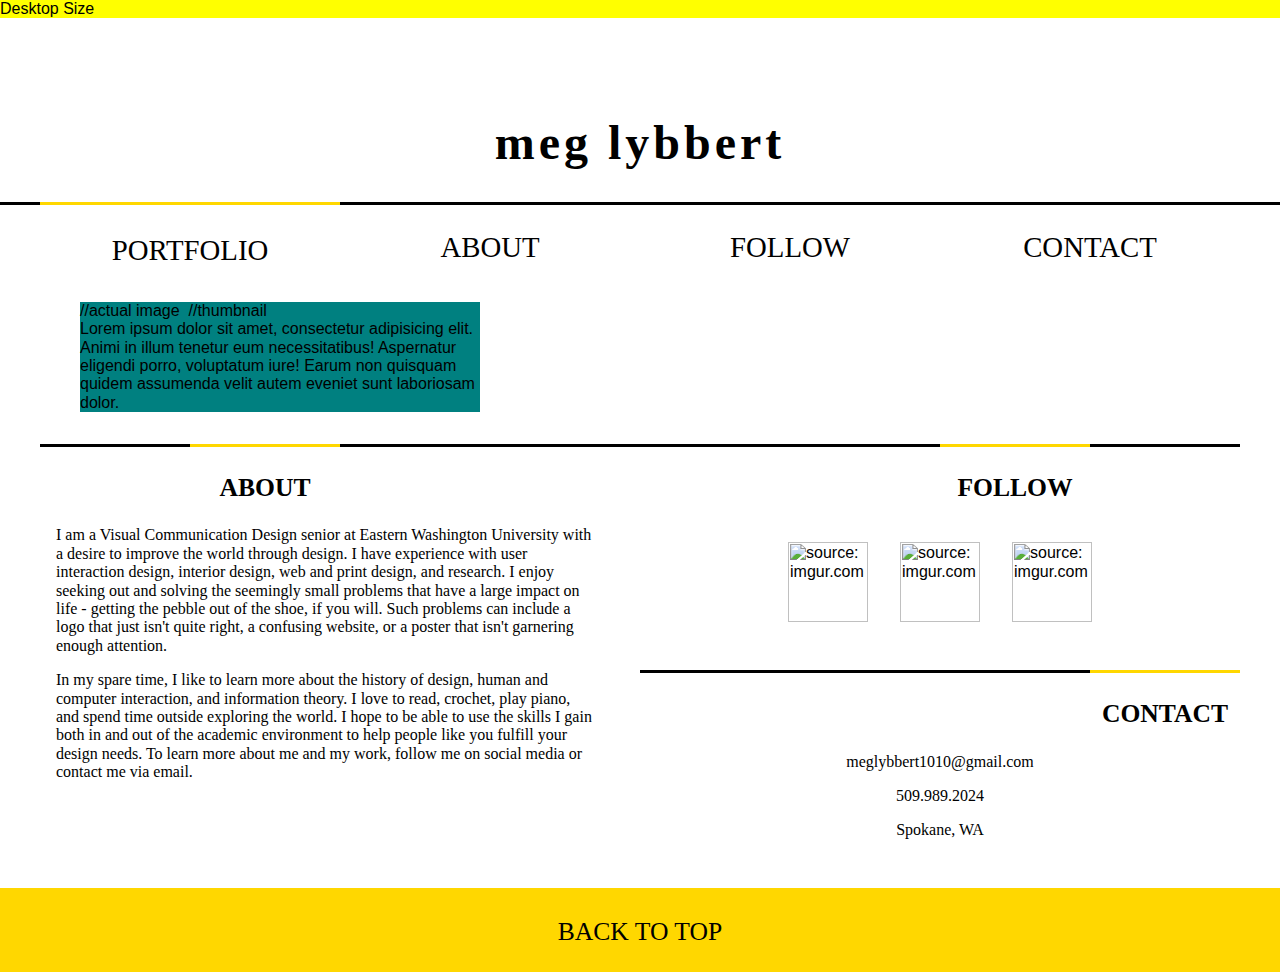
==== index.html @ b330691c "Added 10 thumbnails" ====
<!doctype html>
<html lang="en">
<head>
  <meta charset="UTF-8" />
  <meta name="viewport" content="width=device-width, initial-scale=1">

  <title>Hey, it's Meg's stuff!</title>
 
  <link rel="icon" href="favicon.ico" type="image/x-icon">
  <!-- Normalize CSS makes browsers render all elements more consistently -->
  <link rel="stylesheet" href="https://necolas.github.io/normalize.css/5.0.0/normalize.css">  
  <!-- YOUR STYLES GO HERE -->
  <link rel="stylesheet" href="css/styles.css">	
	
</head>
<body>
	
  <!-- YOUR AWESOME WEBSITE -->
<div class="header">
          <h1 id="top">meg lybbert</h1>
        </div>

        <div class="contentWrapper">  
          <div>
            <ul class="nav">
              <li class="highlight"><a href="#portfolio">PORTFOLIO</a></li>
              <li class="lowlight"><a href="#about">ABOUT</a></li>
              <li class="lowlight"><a href="#follow">FOLLOW</a></li>
              <li class="lowlight"><a href="#contact">CONTACT</a></li>
            </ul>
          </div>  

          <div id="portfolio" class="workOne">
            <figure>
              <a href="">  //actual image
                  <img src="" alt=""> //thumbnail
              </a>
              <a href="">
                  <img src="" alt="">
              </a>
              <figcaption>Lorem ipsum dolor sit amet, consectetur adipisicing elit. Animi in illum tenetur eum necessitatibus! Aspernatur eligendi porro, voluptatum iure! Earum non quisquam quidem assumenda velit autem eveniet sunt laboriosam dolor.</figcaption>
            </figure>
          </div>

          <div class="twoWide">
            <div class="colOne">
              <div class="about-segment">
                <h2 id="about" class="about">ABOUT</h2>
                <p class="aboutContent">I am a Visual Communication Design senior at Eastern Washington University with a desire to improve the world through design. I have experience with user interaction design, interior design, web and print design, and research. I enjoy seeking out and solving the seemingly small problems that have a large impact on life - getting the pebble out of the shoe, if you will. Such problems can include a logo that just isn't quite right, a confusing website, or a poster that isn't garnering enough attention.</p>
                <p class="aboutContent">In my spare time, I like to learn more about the history of design, human and computer interaction, and information theory. I love to read, crochet, play piano, and spend time outside exploring the world. I hope to be able to use the skills I gain both in and out of the academic environment to help people like you fulfill your design needs. To learn more about me and my work, follow me on social media or contact me via email.</p>
              </div>
            </div>

            <div class="colTwo">
              <div class="follow-segment">
                <h2 id="follow" class="follow">FOLLOW</h2>
                <div class="logolinks">
                  <a href="https://www.tumblr.com/blog/tmblrsaredrainedandthenflooded"><img class="logo" src="http://i.imgur.com/ERYjCVX.jpg" title="source: imgur.com"/></a>
                  <a href="https://www.instagram.com/meglybbertcoulsondesign/"><img class="logo" src="http://i.imgur.com/0QyDsDJ.png" title="source: imgur.com"/></a>
                  <a href="https://www.behance.net/meglybbert"><img class="logo" src="http://i.imgur.com/Gxq2TAv.png" title="source: imgur.com"/></a>
                </div>
              </div>

              <div class="contact-segment">
                <h2 id="contact" class="contact">CONTACT</h2>
                <p class="email">meglybbert1010@gmail.com</p>
                <p class="number">509.989.2024</p>
                <p class="location">Spokane, WA</p> 
              </div>
            </div>
          </div>
        </div>

        <div class="footer">
          <p class="label"><a href="#top">BACK TO TOP</a></p>
        </div>

  <!-- jQuery -->
  <script src="https://ajax.googleapis.com/ajax/libs/jquery/2.1.3/jquery.min.js"></script>
  <!-- jQuery Plugin -->
  <script src="js/lightgallery.min.js"></script>
  <script src="js/plugin.js"></script>
  <!-- YOUR SCRIPTS GO HERE -->
  <script src="js/scripts.js"></script>

</body>
</html>
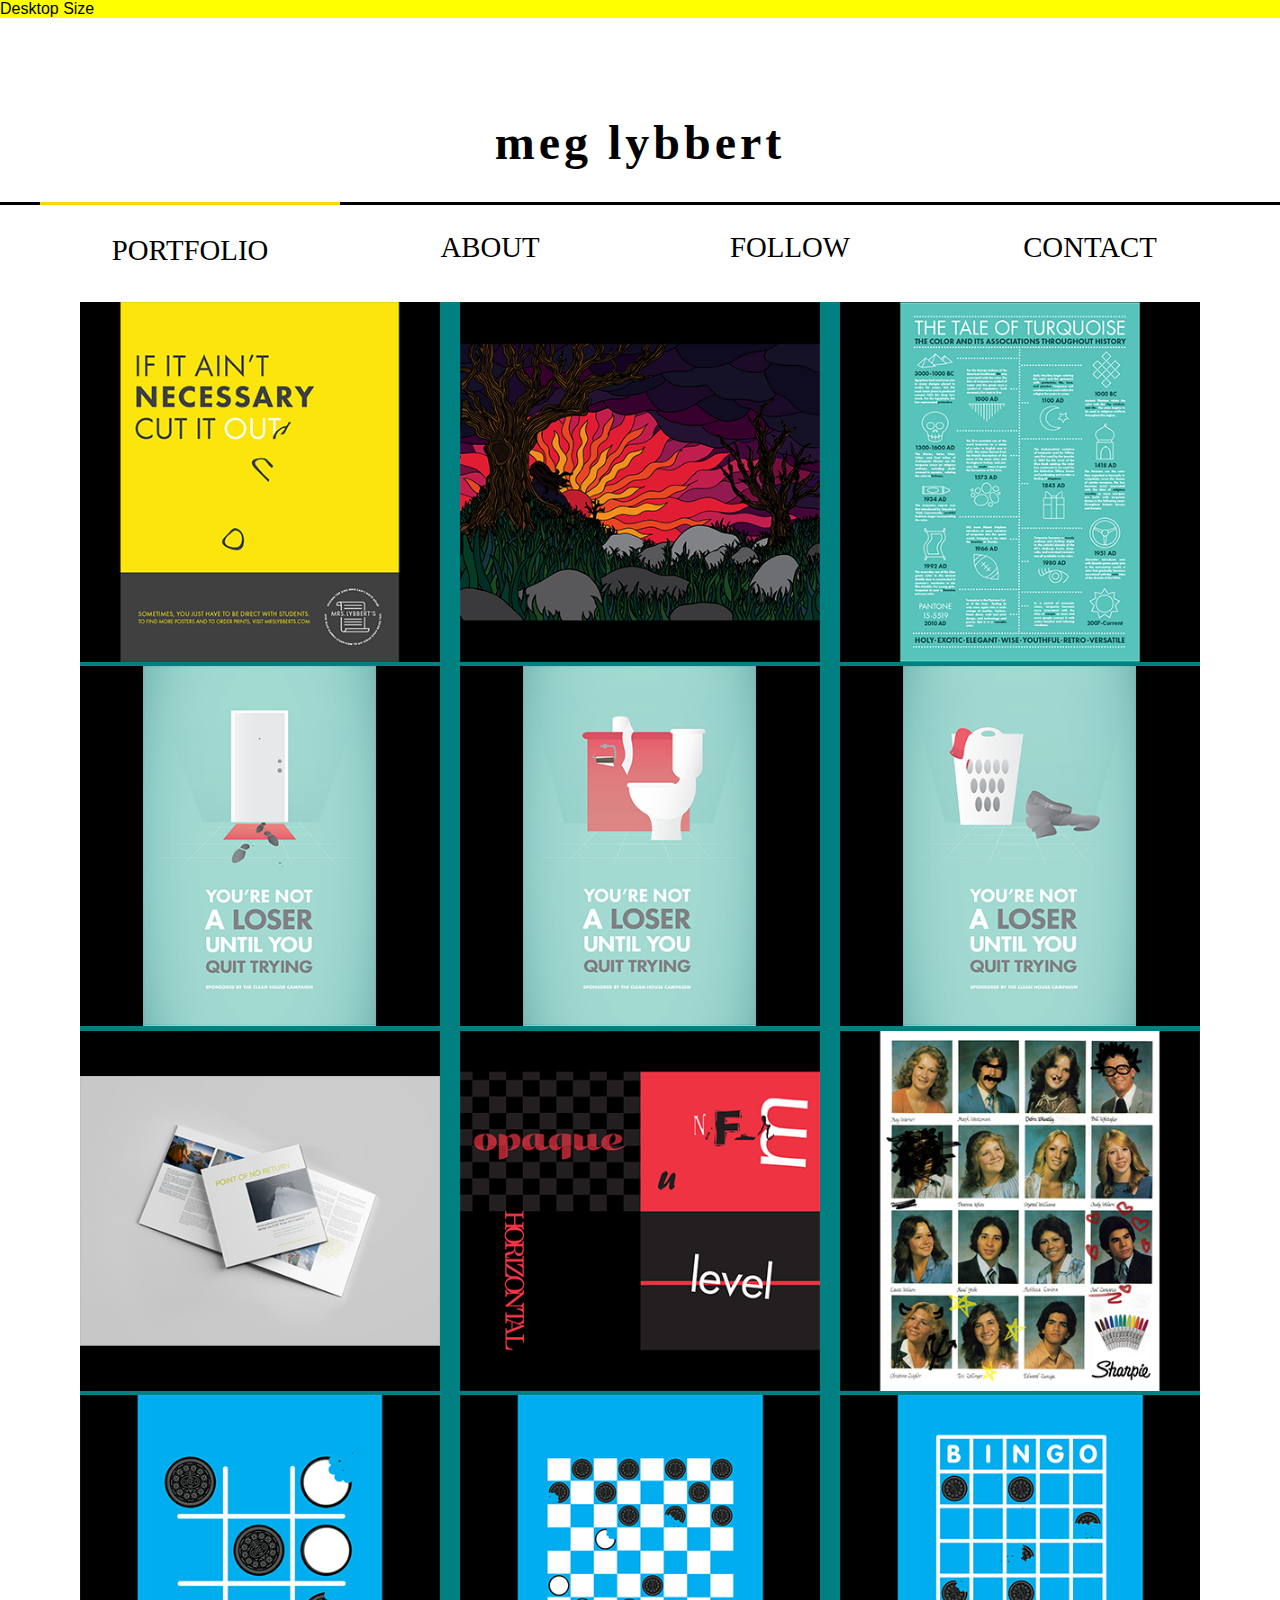
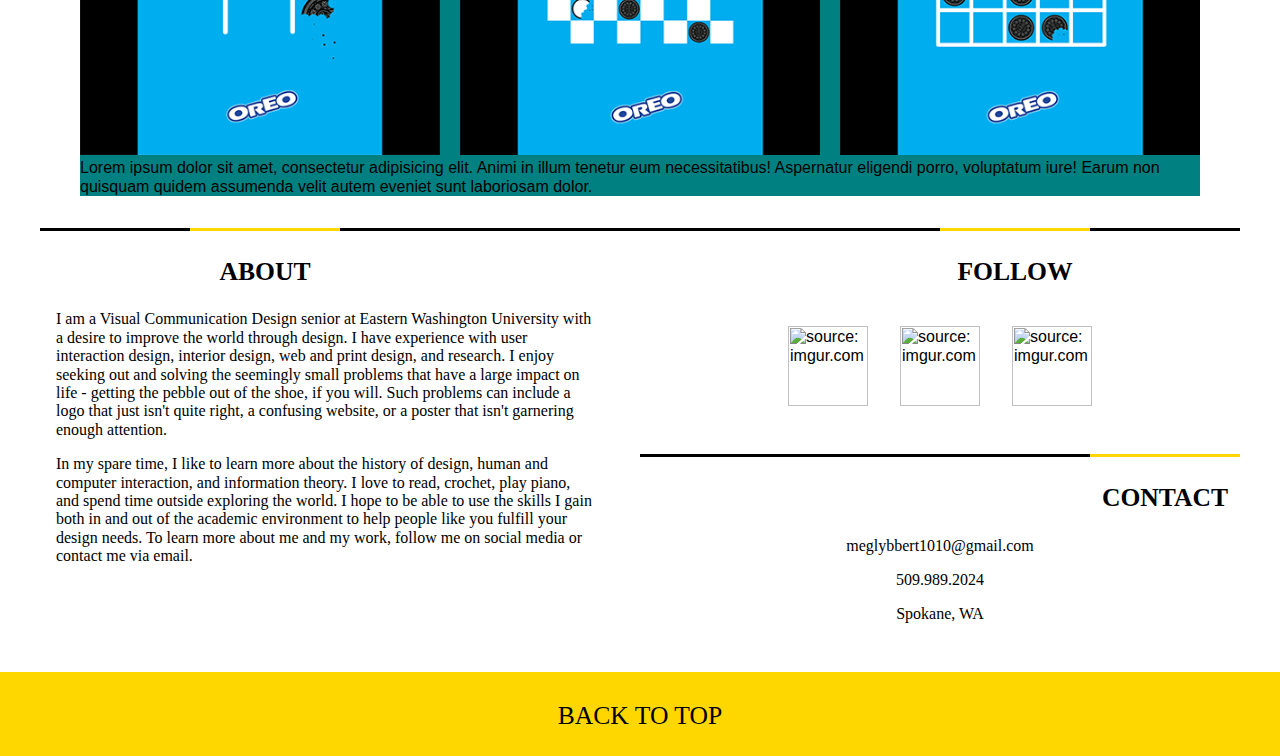
==== commit a966377f: "Added full size images" ====
--- a/index.html
+++ b/index.html
@@ -32,12 +32,43 @@
 
           <div id="portfolio" class="workOne">
             <figure>
-              <a href="">  //actual image
-                  <img src="" alt=""> //thumbnail
+              <a href=""> 
+                  <img src="img/cut-thumb.png" alt="educational poster" class="thumb"> 
               </a>
               <a href="">
-                  <img src="" alt="">
+                  <img src="img/sunset-thumb.png" alt="illustration of a sunset" class="thumb">
               </a>
+              <a href="">
+                  <img src="img/turquoise-thumb.png" alt="infographic about the color turquoise" class="thumb">
+              </a>              
+              <a href="">
+                  <img src="img/loser1-thumb.png" alt="cleanliness propaganda" class="thumb">
+              </a>
+              <a href="">
+                  <img src="img/loser2-thumb.png" alt="cleanliness propaganda" class="thumb">
+              </a>
+              <a href="">
+                  <img src="img/loser3-thumb.png" alt="cleanliness propaganda" class="thumb">
+              </a>   
+              <a href="">
+                  <img src="img/mag-thumb.png" alt="magazine layout" class="thumb">
+              </a>  
+              <a href="">
+                  <img src="img/paradox-thumb.png" alt="illustrations of design paradoxes" class="thumb">
+              </a>
+              <a href="">
+                  <img src="img/sharpie-thumb.png" alt="Sharpie ad" class="thumb">
+              </a>                                      
+              <a href="">
+                  <img src="img/oreo1-thumb.png" alt="oreo ad" class="thumb">
+              </a>
+              <a href="">
+                  <img src="img/oreo2-thumb.png" alt="oreo ad" class="thumb">
+              </a>
+              <a href="">
+                  <img src="img/oreo3-thumb.png" alt="oreo ad" class="thumb">
+              </a>
+             
               <figcaption>Lorem ipsum dolor sit amet, consectetur adipisicing elit. Animi in illum tenetur eum necessitatibus! Aspernatur eligendi porro, voluptatum iure! Earum non quisquam quidem assumenda velit autem eveniet sunt laboriosam dolor.</figcaption>
             </figure>
           </div>
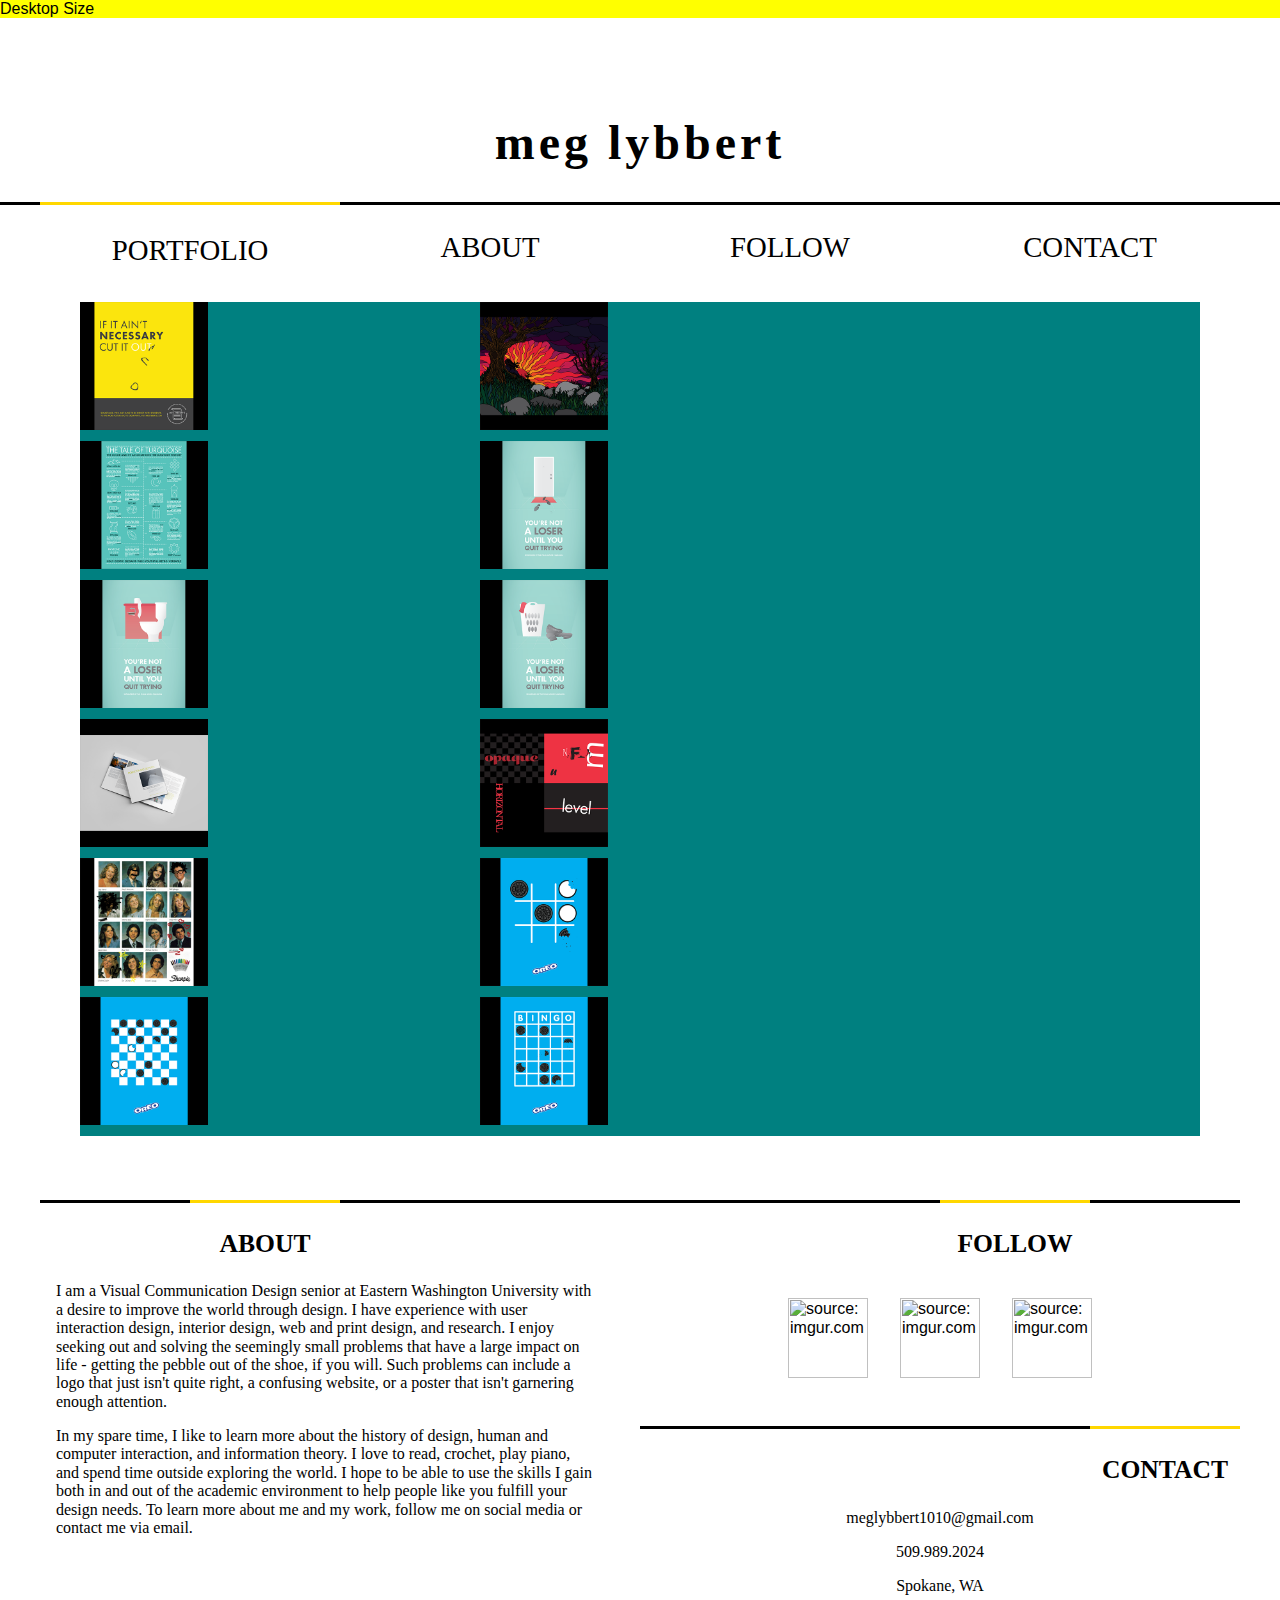
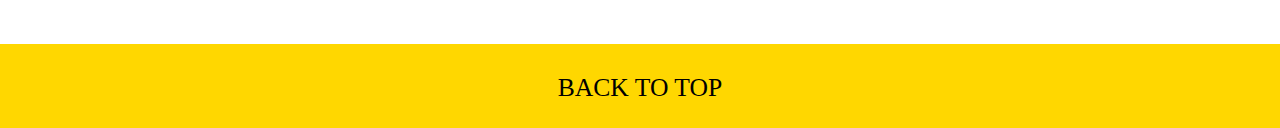
==== commit f6c0ed37: "Getting rid of unnecessary code" ====
--- a/index.html
+++ b/index.html
@@ -30,48 +30,45 @@
             </ul>
           </div>  
 
-          <div id="portfolio" class="workOne">
-            <figure>
-              <a href=""> 
-                  <img src="img/cut-thumb.png" alt="educational poster" class="thumb"> 
-              </a>
-              <a href="">
-                  <img src="img/sunset-thumb.png" alt="illustration of a sunset" class="thumb">
-              </a>
-              <a href="">
-                  <img src="img/turquoise-thumb.png" alt="infographic about the color turquoise" class="thumb">
-              </a>              
-              <a href="">
-                  <img src="img/loser1-thumb.png" alt="cleanliness propaganda" class="thumb">
-              </a>
-              <a href="">
-                  <img src="img/loser2-thumb.png" alt="cleanliness propaganda" class="thumb">
-              </a>
-              <a href="">
-                  <img src="img/loser3-thumb.png" alt="cleanliness propaganda" class="thumb">
-              </a>   
-              <a href="">
-                  <img src="img/mag-thumb.png" alt="magazine layout" class="thumb">
-              </a>  
-              <a href="">
-                  <img src="img/paradox-thumb.png" alt="illustrations of design paradoxes" class="thumb">
-              </a>
-              <a href="">
-                  <img src="img/sharpie-thumb.png" alt="Sharpie ad" class="thumb">
-              </a>                                      
-              <a href="">
-                  <img src="img/oreo1-thumb.png" alt="oreo ad" class="thumb">
-              </a>
-              <a href="">
-                  <img src="img/oreo2-thumb.png" alt="oreo ad" class="thumb">
-              </a>
-              <a href="">
-                  <img src="img/oreo3-thumb.png" alt="oreo ad" class="thumb">
-              </a>
-             
-              <figcaption>Lorem ipsum dolor sit amet, consectetur adipisicing elit. Animi in illum tenetur eum necessitatibus! Aspernatur eligendi porro, voluptatum iure! Earum non quisquam quidem assumenda velit autem eveniet sunt laboriosam dolor.</figcaption>
-            </figure>
-          </div>
+          <figure>
+            <a href="img/cut.png"> 
+                <img src="img/cut-thumb.png" alt="An ad for a series of educational posters targeting high school students." class="thumb"> 
+            </a>
+            <a href="img/sunset.png">
+                <img src="img/sunset-thumb.png" alt="Artwork resulting from an assignment to illustrate the power of nature." class="thumb">
+            </a>
+            <a href="img/turquoise.png">
+                <img src="img/turquoise-thumb.png" alt="Infographic investigating color theory and the history of the use of turquoise." class="thumb">
+            </a>                
+            <a href="img/loser1.png">
+                <img src="img/loser1-thumb.png" alt="A series of propaganda posters promoting cleanliness in the home. 1 of 3." class="thumb">
+            </a>
+            <a href="img/loser2.png">
+                <img src="img/loser2-thumb.png" alt="A series of propaganda posters promoting cleanliness in the home. 2 of 3." class="thumb">
+            </a>
+            <a href="img/loser3.png">
+                <img src="img/loser3-thumb.png" alt="A series of propaganda posters promoting cleanliness in the home. 3 of 3." class="thumb">
+            </a>  
+            <a href="img/mag.png">
+                <img src="img/mag-thumb.png" alt="Layout for an essay style magazine article." class="thumb">
+            </a>  
+            <a href="img/paradox.png">
+                <img src="img/paradox-thumb.png" alt="Illustrations of paradoxes in design." class="thumb">
+            </a>
+            <a href="img/sharpie.png">
+                <img src="img/sharpie-thumb.png" alt="Print advertising for Sharpie." class="thumb">
+            </a>                             
+            <a href="img/oreo1.png">
+                <img src="img/oreo1-thumb.png" alt="Series of advertisements for Oreo coookies. 1 of 3." class="thumb">
+            </a>
+            <a href="img/oreo2.png">
+                <img src="img/oreo2-thumb.png" alt="Series of advertisements for Oreo coookies. 2 of 3." class="thumb">
+            </a>
+            <a href="img/oreo3.png">
+                <img src="img/oreo3-thumb.png" alt="Series of advertisements for Oreo coookies. 3 of 3." class="thumb">
+            </a>  
+          </figure>
+
 
           <div class="twoWide">
             <div class="colOne">
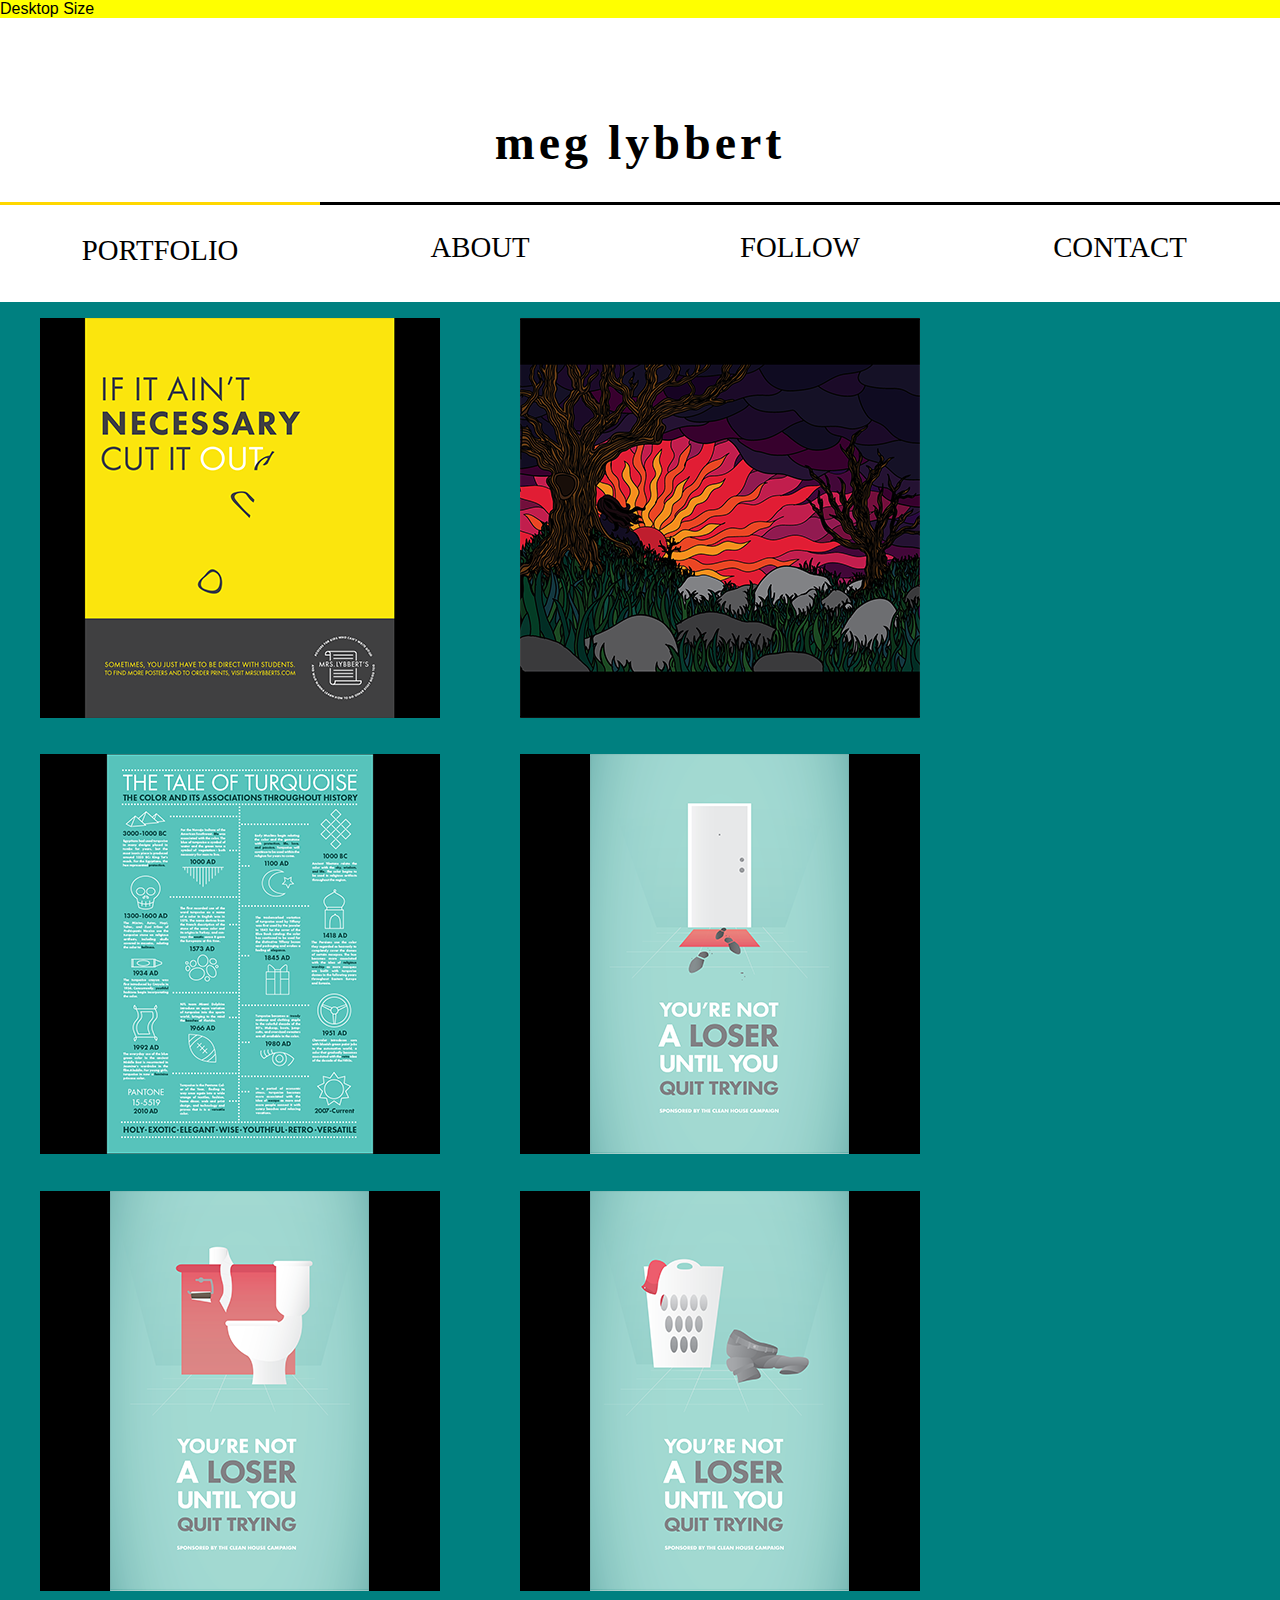
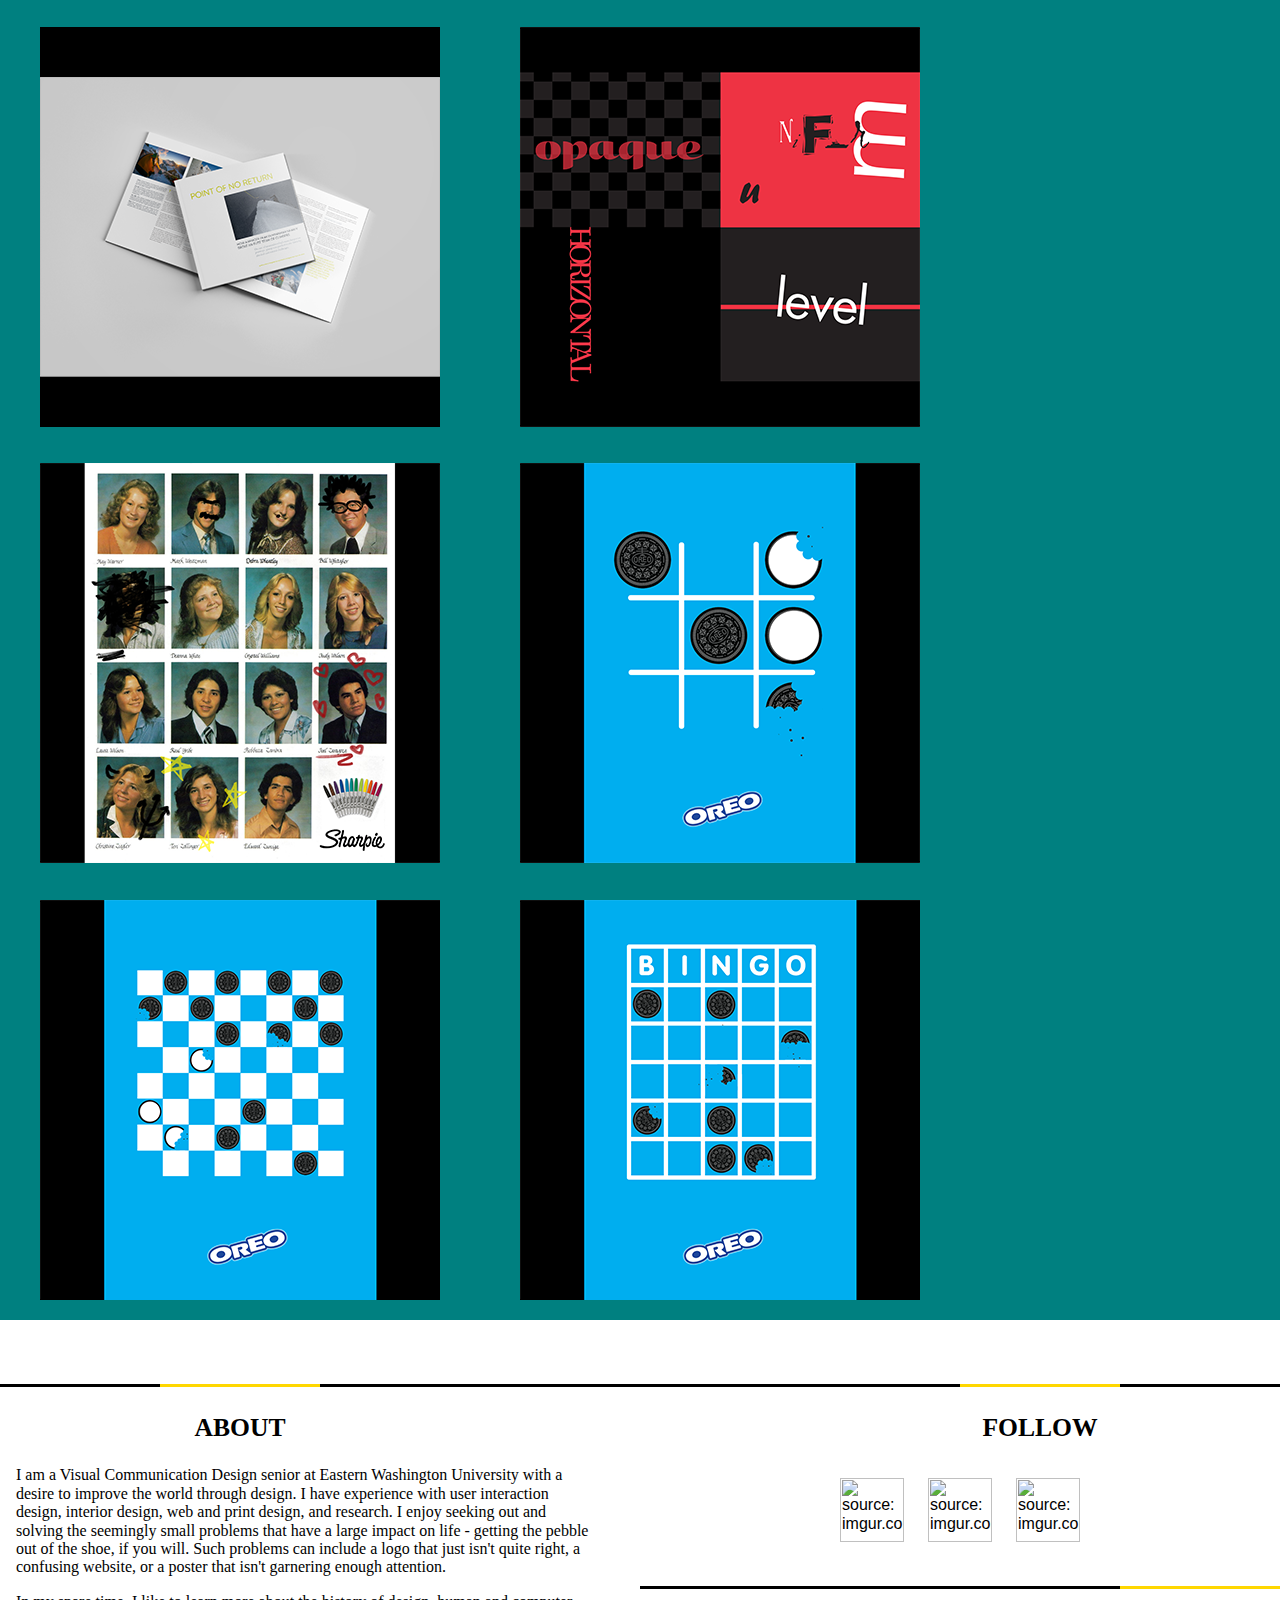
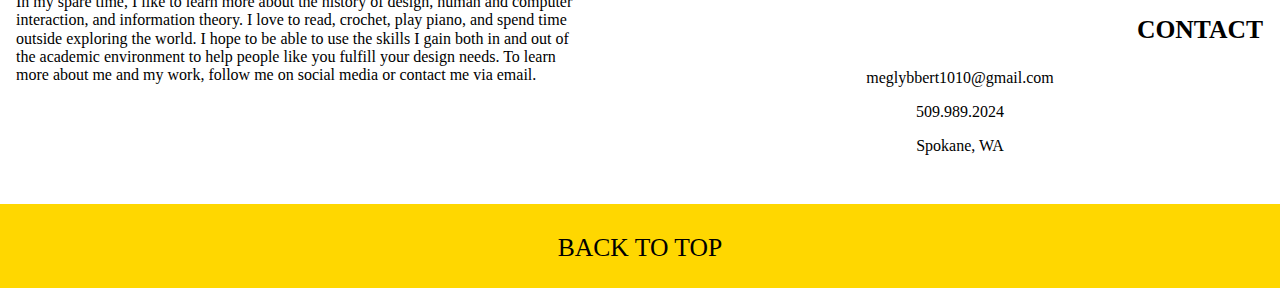
==== commit d694e3d4: "Corrected the whole figure thing" ====
--- a/index.html
+++ b/index.html
@@ -30,45 +30,68 @@
             </ul>
           </div>  
 
-          <figure>
-            <a href="img/cut.png"> 
-                <img src="img/cut-thumb.png" alt="An ad for a series of educational posters targeting high school students." class="thumb"> 
-            </a>
-            <a href="img/sunset.png">
-                <img src="img/sunset-thumb.png" alt="Artwork resulting from an assignment to illustrate the power of nature." class="thumb">
-            </a>
-            <a href="img/turquoise.png">
-                <img src="img/turquoise-thumb.png" alt="Infographic investigating color theory and the history of the use of turquoise." class="thumb">
-            </a>                
-            <a href="img/loser1.png">
-                <img src="img/loser1-thumb.png" alt="A series of propaganda posters promoting cleanliness in the home. 1 of 3." class="thumb">
-            </a>
-            <a href="img/loser2.png">
-                <img src="img/loser2-thumb.png" alt="A series of propaganda posters promoting cleanliness in the home. 2 of 3." class="thumb">
-            </a>
-            <a href="img/loser3.png">
-                <img src="img/loser3-thumb.png" alt="A series of propaganda posters promoting cleanliness in the home. 3 of 3." class="thumb">
-            </a>  
-            <a href="img/mag.png">
-                <img src="img/mag-thumb.png" alt="Layout for an essay style magazine article." class="thumb">
-            </a>  
-            <a href="img/paradox.png">
-                <img src="img/paradox-thumb.png" alt="Illustrations of paradoxes in design." class="thumb">
-            </a>
-            <a href="img/sharpie.png">
-                <img src="img/sharpie-thumb.png" alt="Print advertising for Sharpie." class="thumb">
-            </a>                             
-            <a href="img/oreo1.png">
-                <img src="img/oreo1-thumb.png" alt="Series of advertisements for Oreo coookies. 1 of 3." class="thumb">
-            </a>
-            <a href="img/oreo2.png">
-                <img src="img/oreo2-thumb.png" alt="Series of advertisements for Oreo coookies. 2 of 3." class="thumb">
-            </a>
-            <a href="img/oreo3.png">
-                <img src="img/oreo3-thumb.png" alt="Series of advertisements for Oreo coookies. 3 of 3." class="thumb">
-            </a>  
-          </figure>
-
+          <div class="myWork">
+            <figure>
+              <a href="img/cut.png"> 
+                  <img src="img/cut-thumb.png" alt="An ad for a series of educational posters targeting high school students." class="thumb"> 
+              </a>
+            </figure>
+            <figure>
+              <a href="img/sunset.png">
+                  <img src="img/sunset-thumb.png" alt="Artwork resulting from an assignment to illustrate the power of nature." class="thumb">
+              </a>
+            </figure>
+            <figure>
+              <a href="img/turquoise.png">
+                  <img src="img/turquoise-thumb.png" alt="Infographic investigating color theory and the history of the use of turquoise." class="thumb">
+              </a>
+            </figure>
+            <figure>                
+              <a href="img/loser1.png">
+                  <img src="img/loser1-thumb.png" alt="A series of propaganda posters promoting cleanliness in the home. 1 of 3." class="thumb">
+              </a>
+            </figure>
+            <figure>
+              <a href="img/loser2.png">
+                  <img src="img/loser2-thumb.png" alt="A series of propaganda posters promoting cleanliness in the home. 2 of 3." class="thumb">
+              </a>
+            </figure>
+            <figure>
+              <a href="img/loser3.png">
+                  <img src="img/loser3-thumb.png" alt="A series of propaganda posters promoting cleanliness in the home. 3 of 3." class="thumb">
+              </a>
+            </figure>
+            <figure>  
+              <a href="img/mag.png">
+                  <img src="img/mag-thumb.png" alt="Layout for an essay style magazine article." class="thumb">
+              </a>
+            </figure>
+            <figure>  
+              <a href="img/paradox.png">
+                  <img src="img/paradox-thumb.png" alt="Illustrations of paradoxes in design." class="thumb">
+              </a>
+            </figure>
+            <figure>
+              <a href="img/sharpie.png">
+                  <img src="img/sharpie-thumb.png" alt="Print advertising for Sharpie." class="thumb">
+              </a>
+            </figure>
+            <figure>                             
+              <a href="img/oreo1.png">
+                  <img src="img/oreo1-thumb.png" alt="Series of advertisements for Oreo coookies. 1 of 3." class="thumb">
+              </a>
+            </figure>
+            <figure>
+              <a href="img/oreo2.png">
+                  <img src="img/oreo2-thumb.png" alt="Series of advertisements for Oreo coookies. 2 of 3." class="thumb">
+              </a>
+            </figure>
+            <figure>
+              <a href="img/oreo3.png">
+                  <img src="img/oreo3-thumb.png" alt="Series of advertisements for Oreo coookies. 3 of 3." class="thumb">
+              </a>  
+            </figure>
+          </div>
 
           <div class="twoWide">
             <div class="colOne">
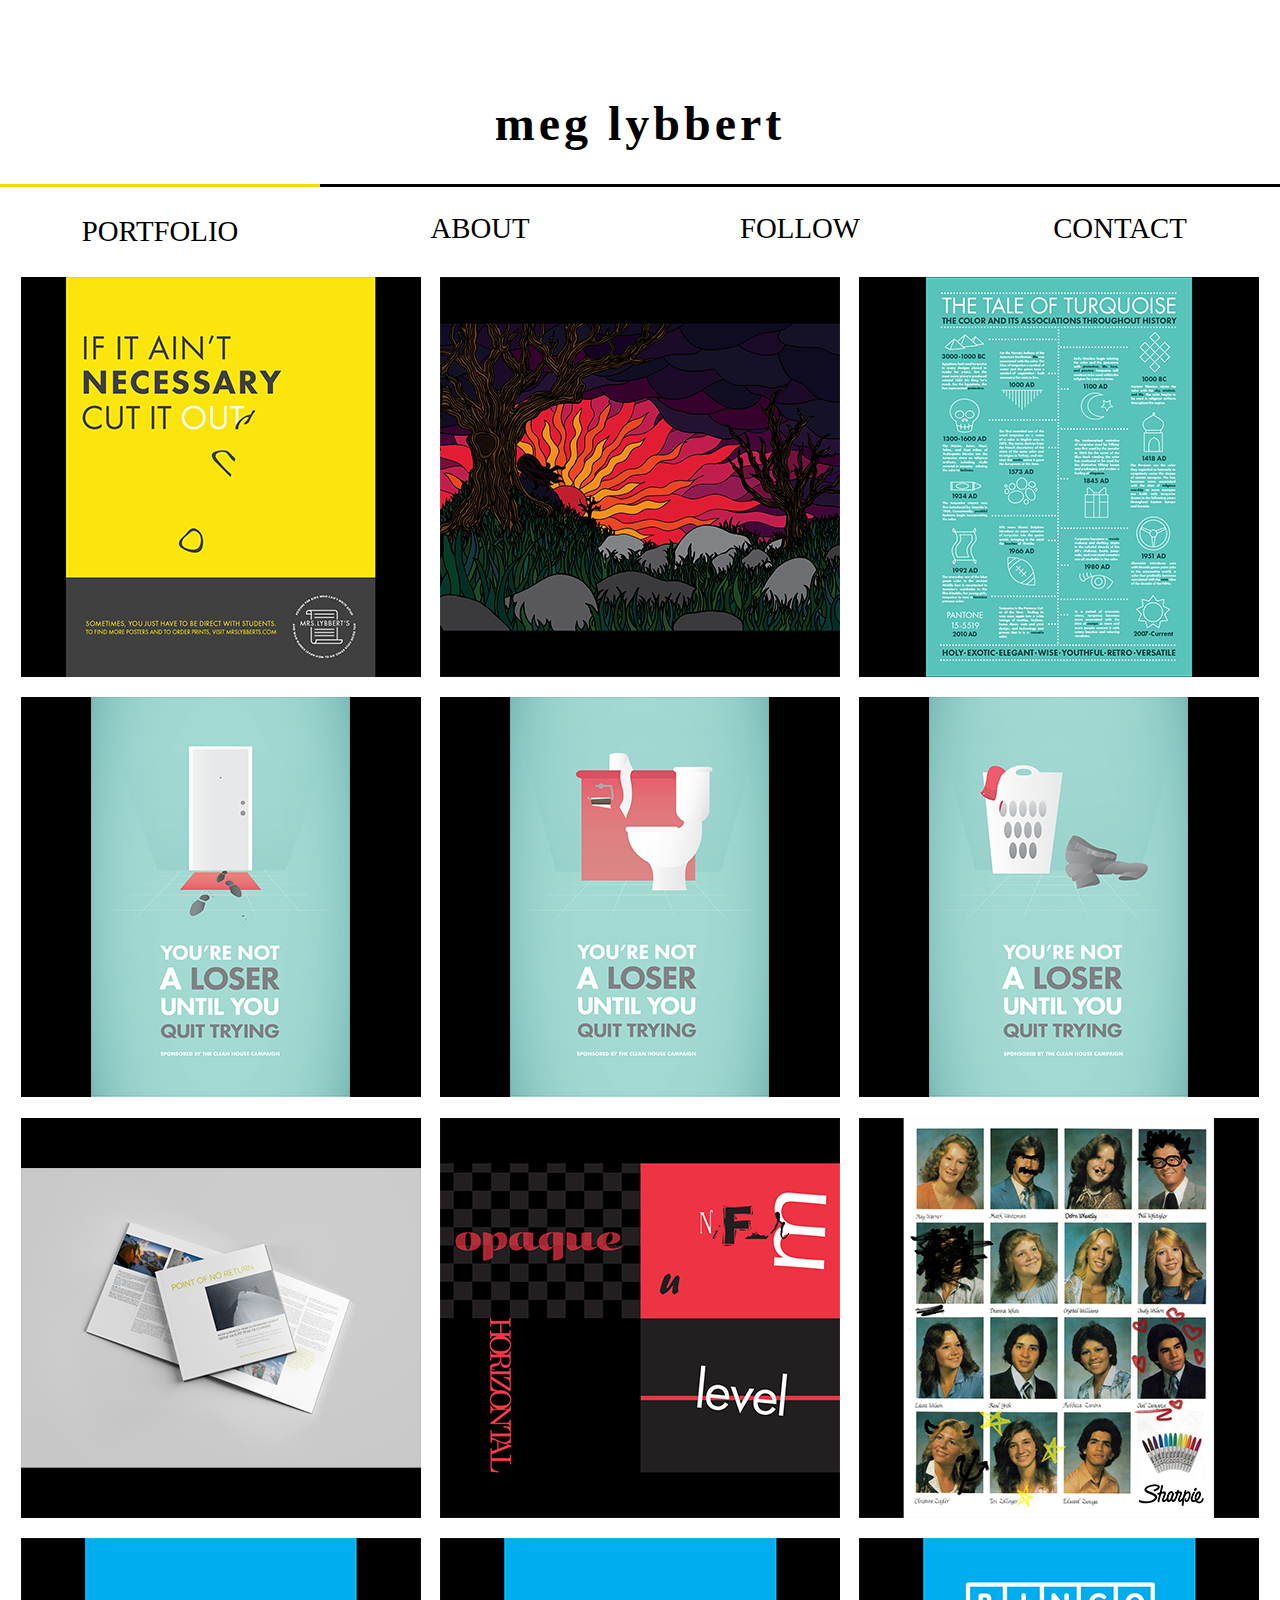
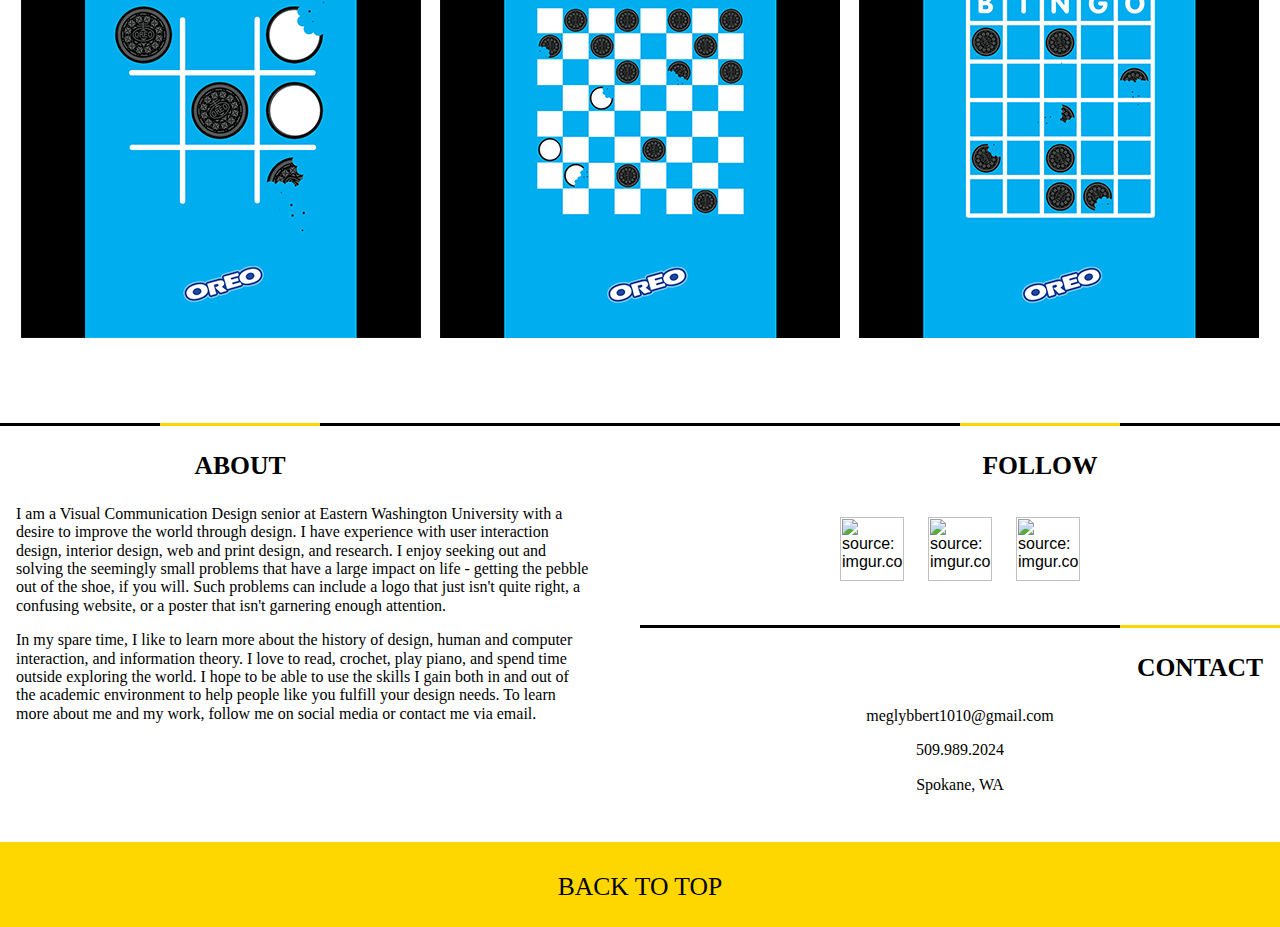
==== commit 68e720d2: "Added different font" ====
--- a/index.html
+++ b/index.html
@@ -5,7 +5,7 @@
   <meta name="viewport" content="width=device-width, initial-scale=1">
 
   <title>Hey, it's Meg's stuff!</title>
- 
+  <link href="https://fonts.googleapis.com/css?family=Montserrat+Alternates:600" rel="stylesheet">
   <link rel="icon" href="favicon.ico" type="image/x-icon">
   <!-- Normalize CSS makes browsers render all elements more consistently -->
   <link rel="stylesheet" href="https://necolas.github.io/normalize.css/5.0.0/normalize.css">  
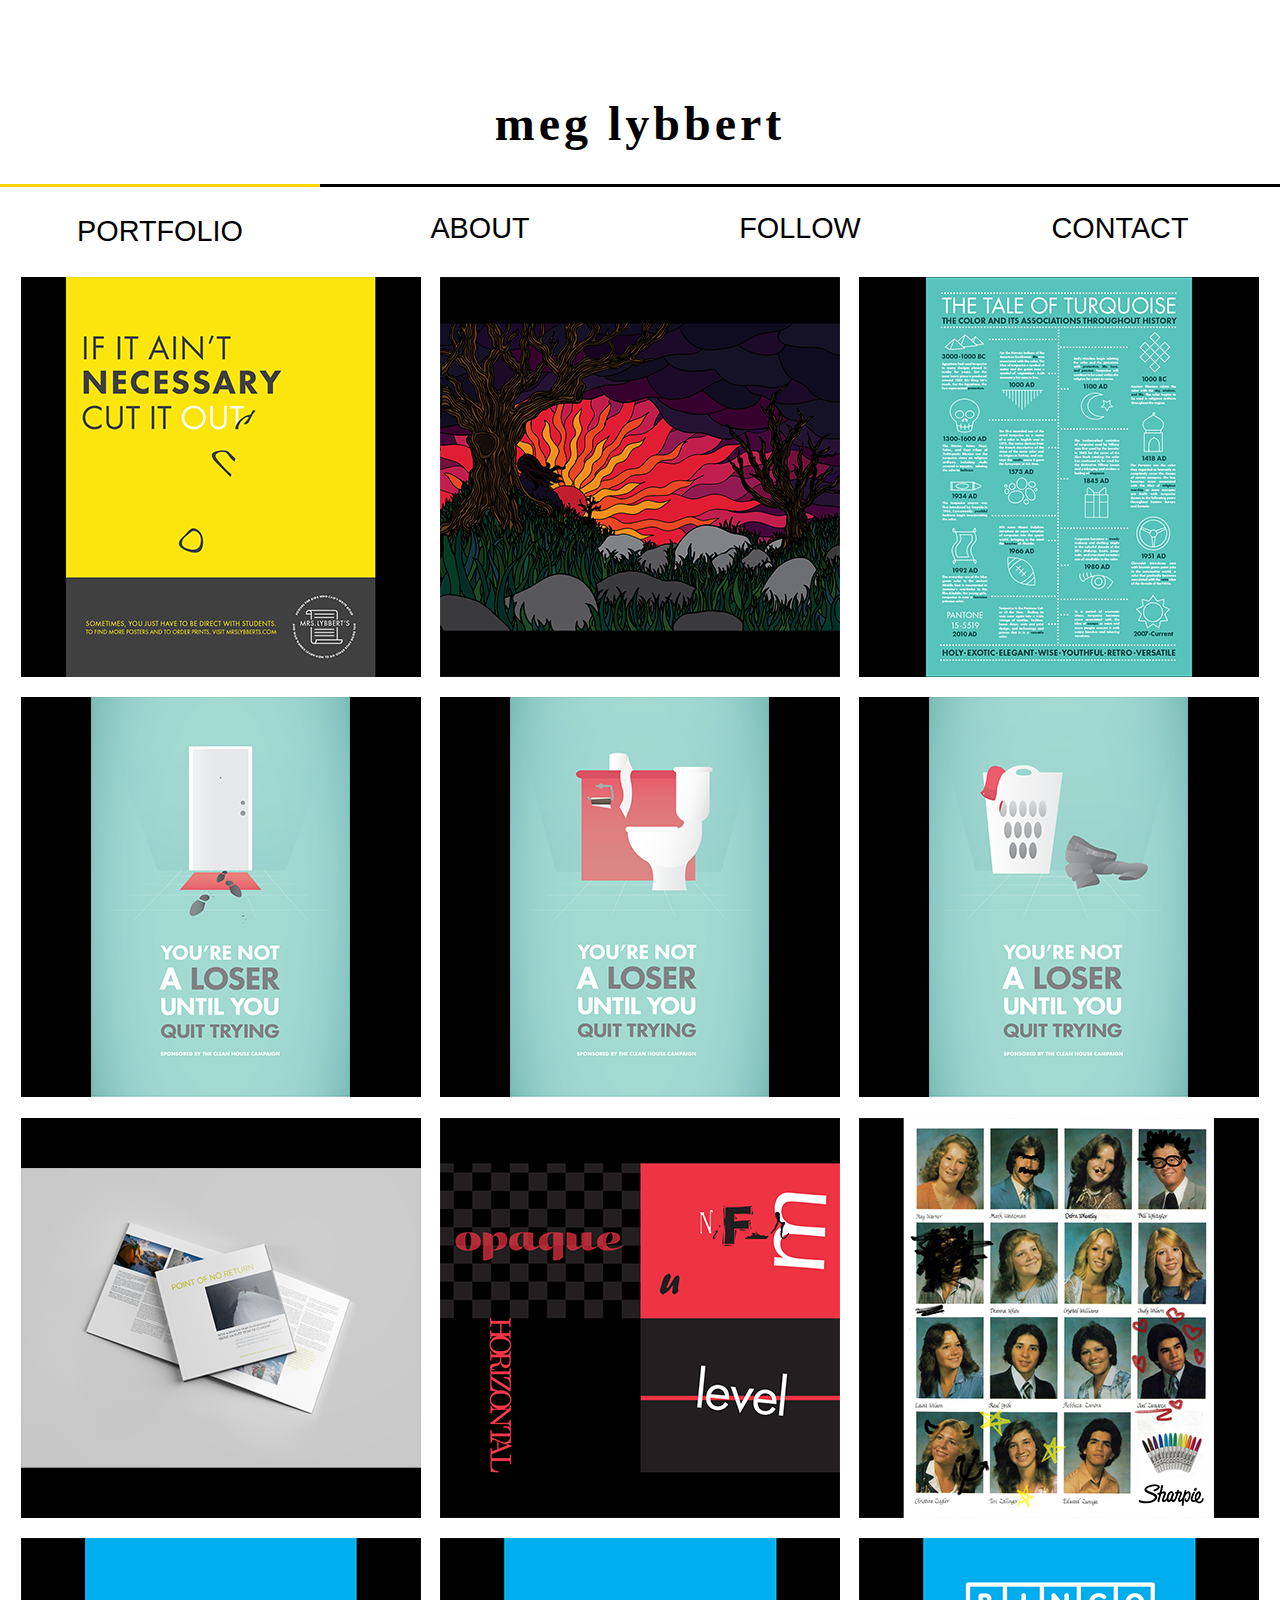
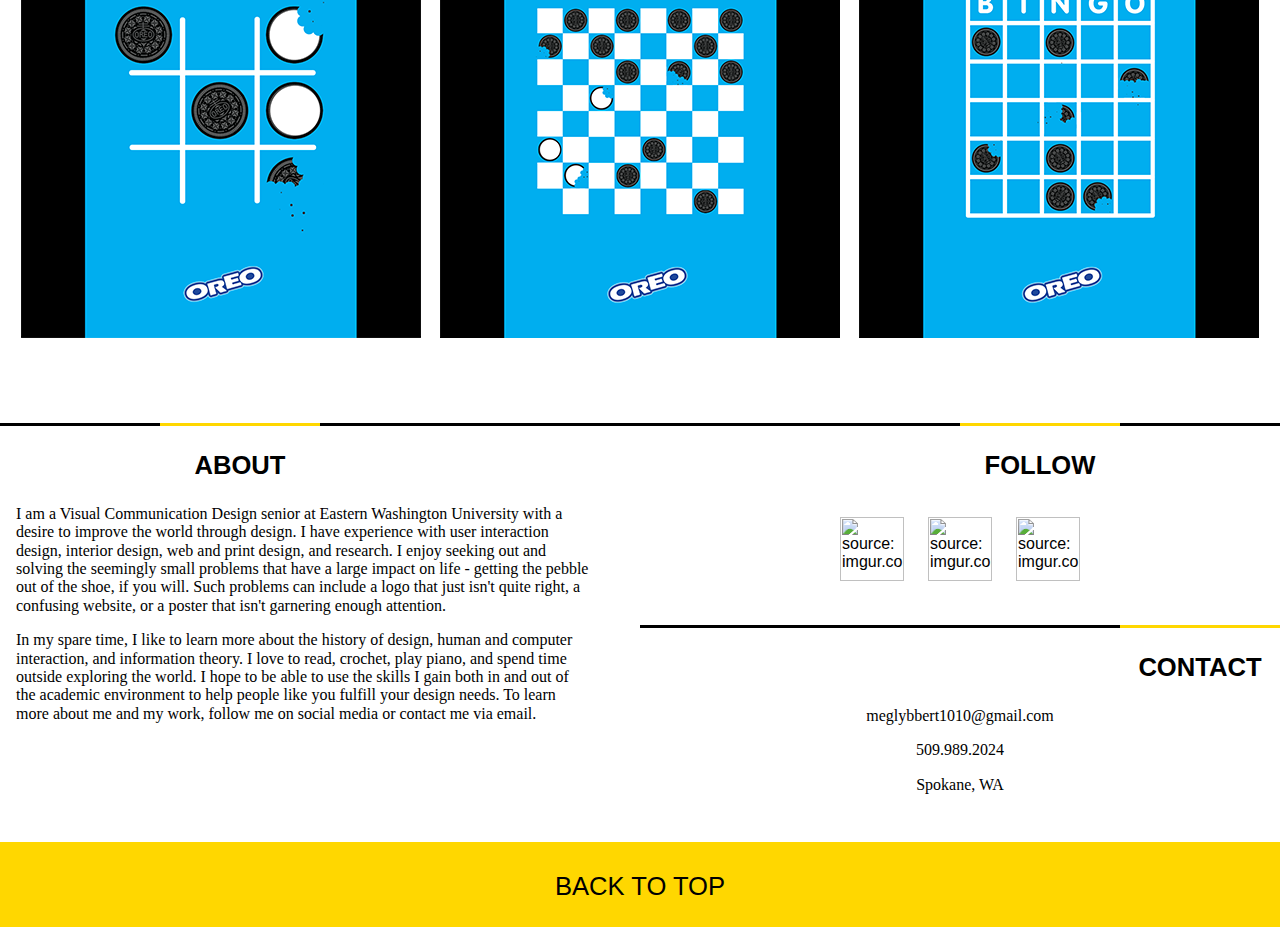
==== commit 8bd54034: "Changed Font" ====
--- a/index.html
+++ b/index.html
@@ -5,7 +5,7 @@
   <meta name="viewport" content="width=device-width, initial-scale=1">
 
   <title>Hey, it's Meg's stuff!</title>
-  <link href="https://fonts.googleapis.com/css?family=Montserrat+Alternates:600" rel="stylesheet">
+  <link href="https://fonts.googleapis.com/css?family=Permanent+Marker" rel="stylesheet">
   <link rel="icon" href="favicon.ico" type="image/x-icon">
   <!-- Normalize CSS makes browsers render all elements more consistently -->
   <link rel="stylesheet" href="https://necolas.github.io/normalize.css/5.0.0/normalize.css">  
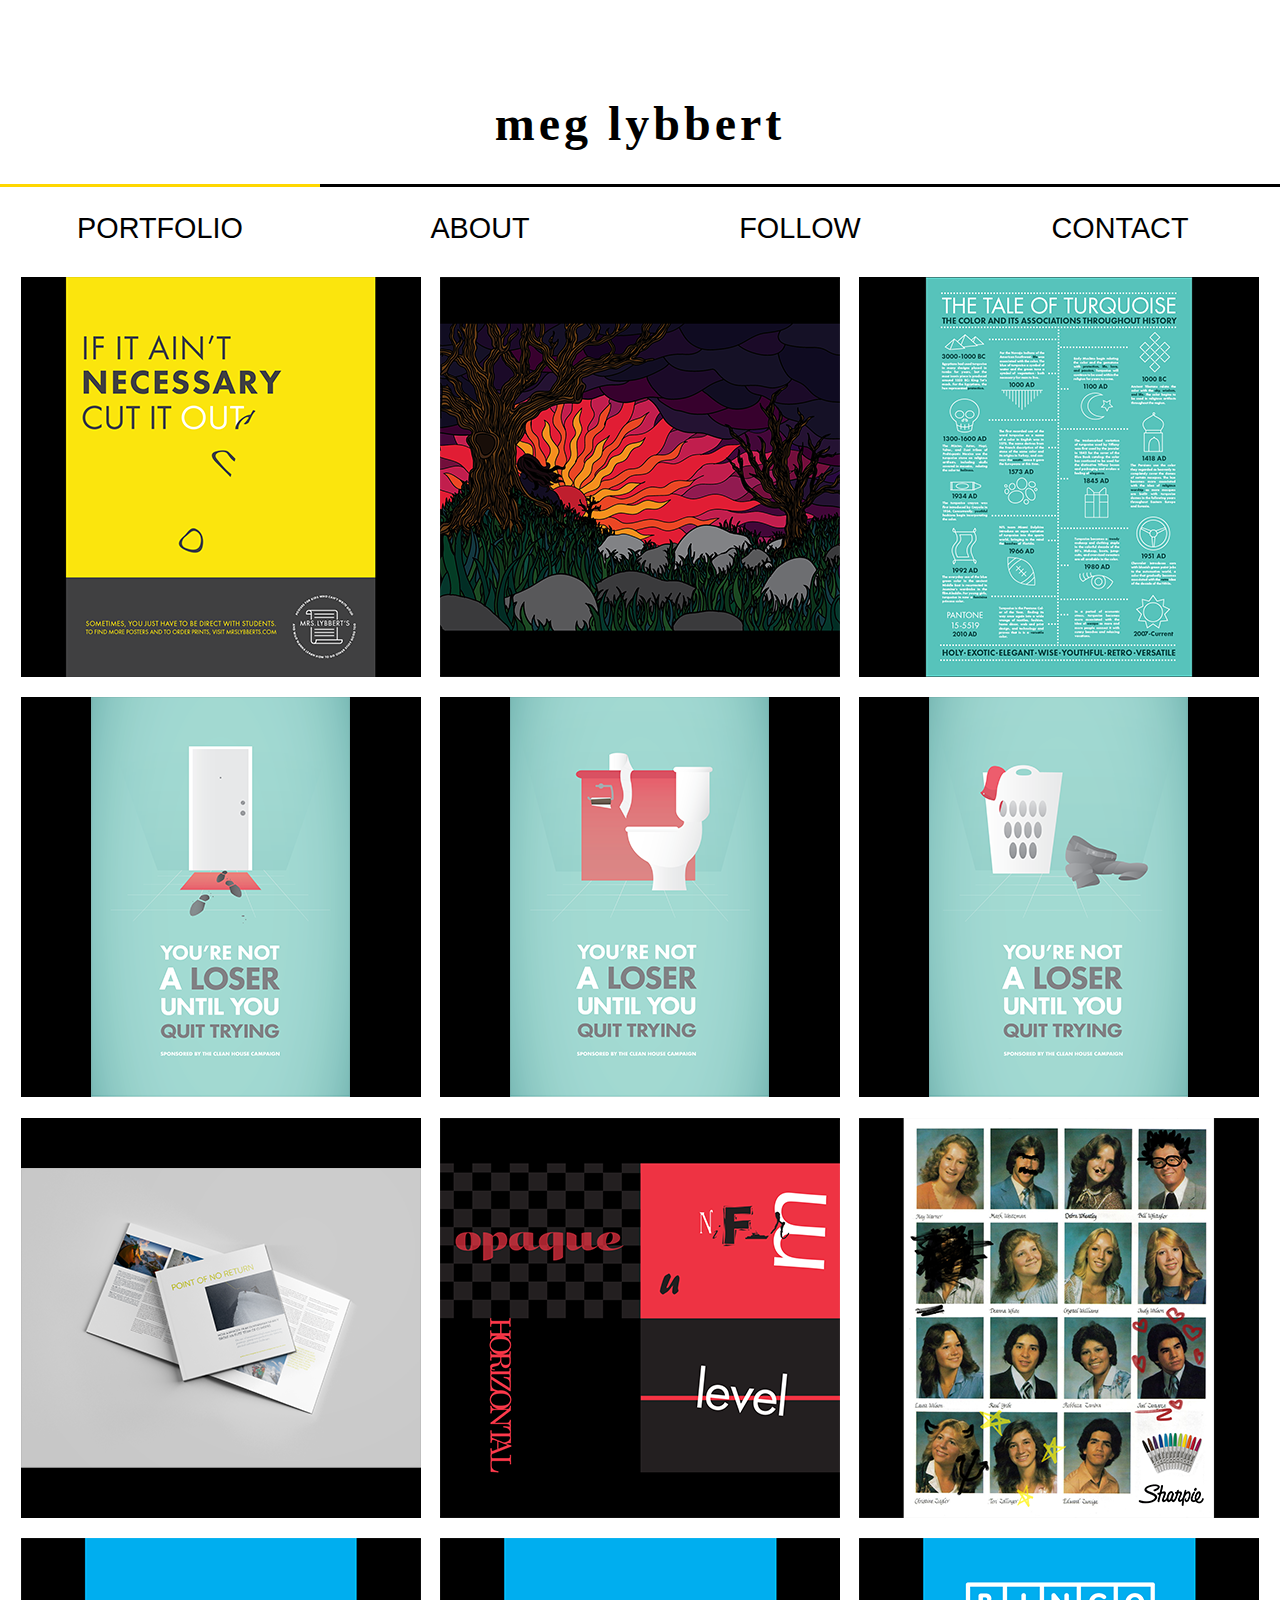
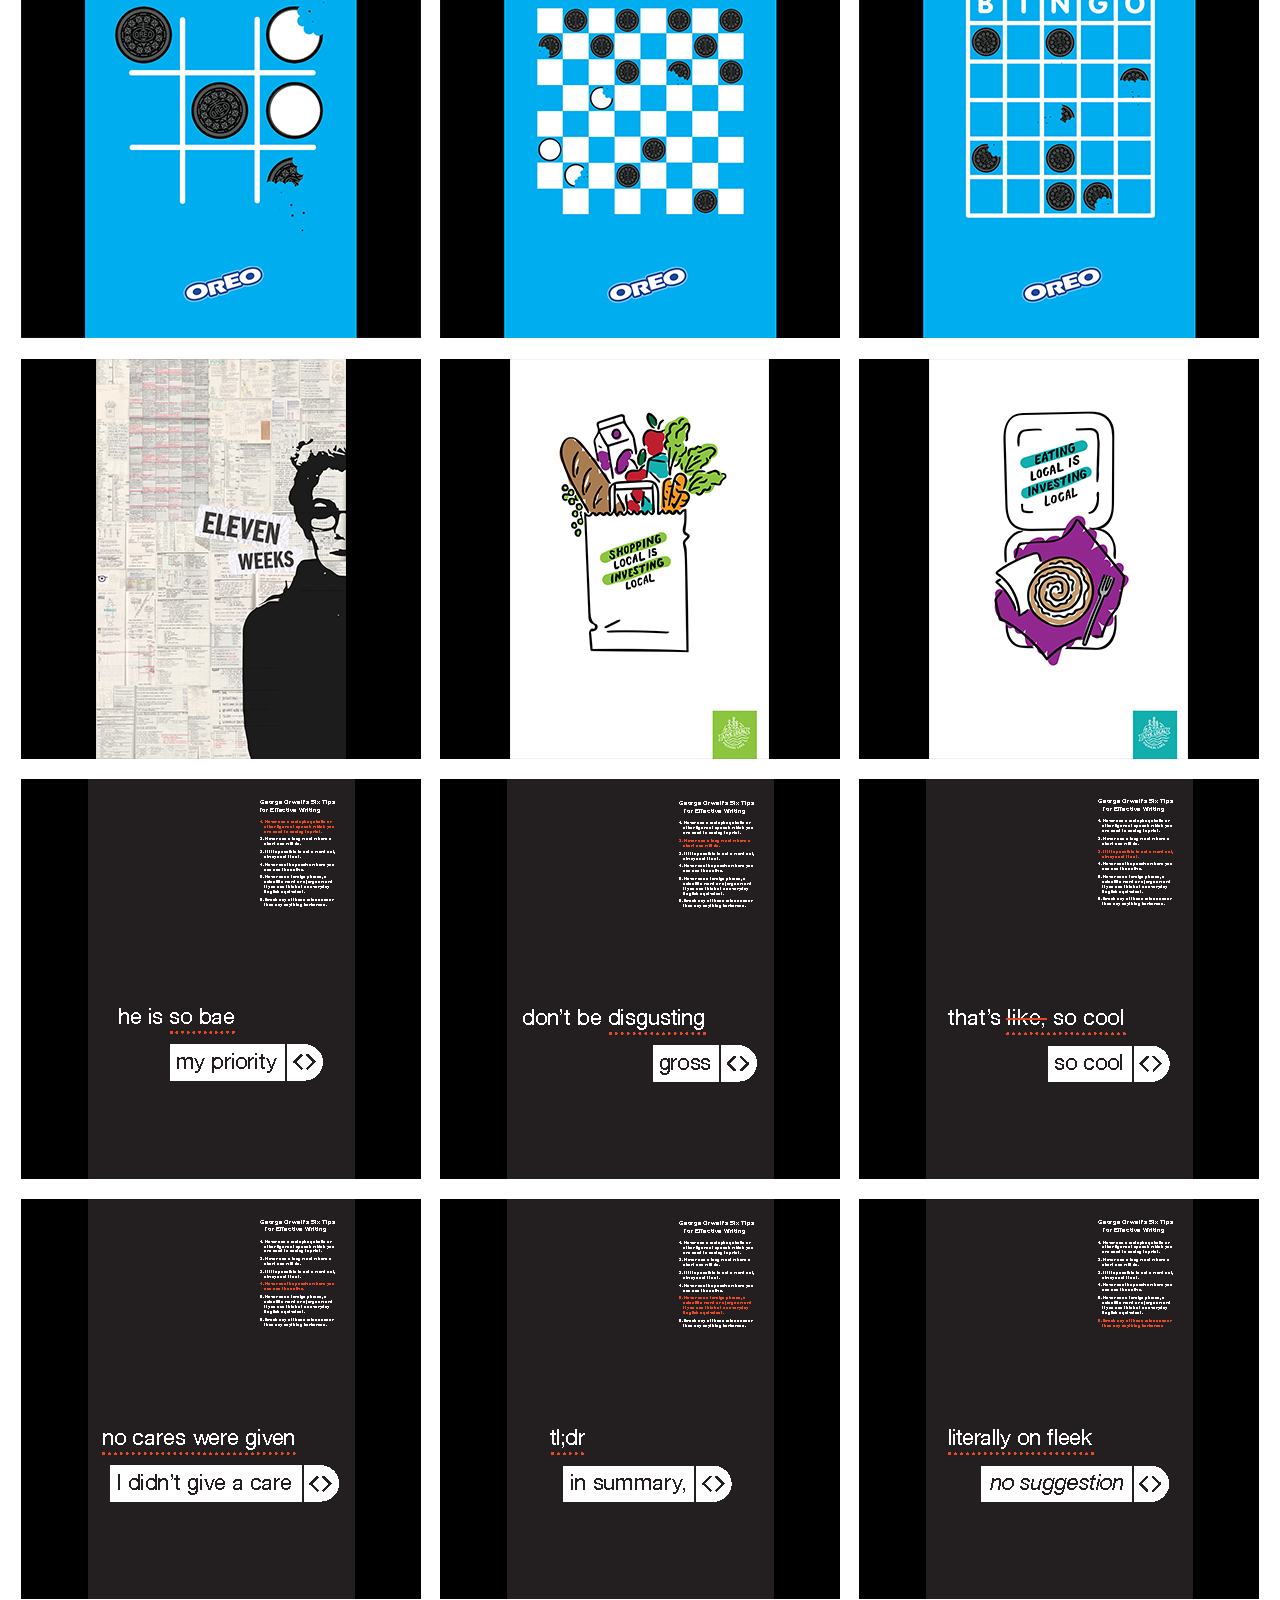
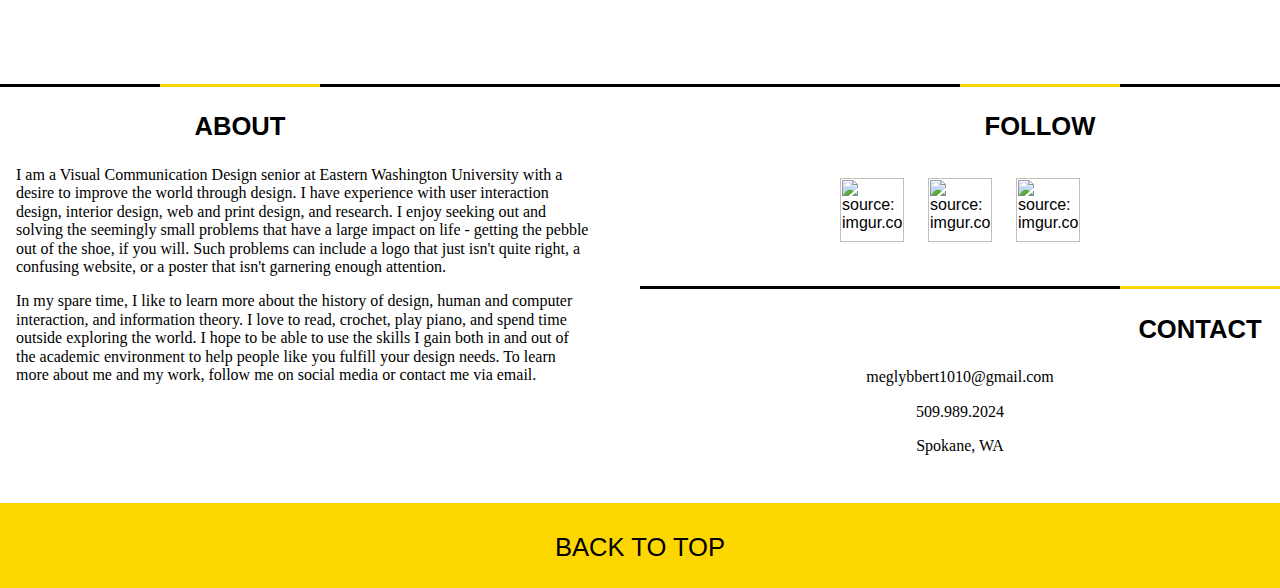
==== commit 184e50f9: "Updated works" ====
--- a/index.html
+++ b/index.html
@@ -23,7 +23,7 @@
         <div class="contentWrapper">  
           <div>
             <ul class="nav">
-              <li class="highlight"><a href="#portfolio">PORTFOLIO</a></li>
+              <li class="highlight"><a href="#portfolio" class="outofplace">PORTFOLIO</a></li>
               <li class="lowlight"><a href="#about">ABOUT</a></li>
               <li class="lowlight"><a href="#follow">FOLLOW</a></li>
               <li class="lowlight"><a href="#contact">CONTACT</a></li>
@@ -91,6 +91,51 @@
                   <img src="img/oreo3-thumb.png" alt="Series of advertisements for Oreo coookies. 3 of 3." class="thumb">
               </a>  
             </figure>
+            <figure>
+              <a href="img/elevenWeeks.png">
+                  <img src="img/elevenWeeks-thumb.png" alt="Both a self portrait and a description of my quarter, Eleven Weeks consists of all of the analog work I did in my notebooks for quarter as well as my face once it was all done." class="thumb">
+              </a>  
+            </figure>
+            <figure>
+              <a href="img/liveOne.png">
+                  <img src="img/liveOne-thumb.png" alt="Series of posters to promote shopping local and contributing to the local economy in Medical Lake. 1 of 2." class="thumb">
+              </a>  
+            </figure>
+            <figure>
+              <a href="img/liveTwo.png">
+                  <img src="img/liveTwo-thumb.png" alt="Series of posters to promote shopping local and contributing to the local economy in Medical Lake. 2 of 2." class="thumb">
+              </a>  
+            </figure>
+            <figure>
+              <a href="img/tipOne.png">
+                  <img src="img/tipOne-thumb.png" alt="Series of educational posters intended for high school and college students. 1 of 6." class="thumb">
+              </a>  
+            </figure>
+            <figure>
+              <a href="img/tipTwo.png">
+                  <img src="img/tipTwo-thumb.png" alt="Series of educational posters intended for high school and college students. 2 of 6." class="thumb">
+              </a>  
+            </figure>
+            <figure>
+              <a href="img/tipThree.png">
+                  <img src="img/tipThree-thumb.png" alt="Series of educational posters intended for high school and college students. 3 of 6." class="thumb">
+              </a>  
+            </figure>
+            <figure>
+              <a href="img/tipFour.png">
+                  <img src="img/tipFour-thumb.png" alt="Series of educational posters intended for high school and college students. 4 of 6." class="thumb">
+              </a>  
+            </figure>
+            <figure>
+              <a href="img/tipFive.png">
+                  <img src="img/tipFive-thumb.png" alt="Series of educational posters intended for high school and college students. 5 of 6." class="thumb">
+              </a>  
+            </figure>
+            <figure>
+              <a href="img/tipSix.png">
+                  <img src="img/tipSix-thumb.png" alt="Series of educational posters intended for high school and college students. 6 of 6." class="thumb">
+              </a>  
+            </figure>                                                                                                            
           </div>
 
           <div class="twoWide">
